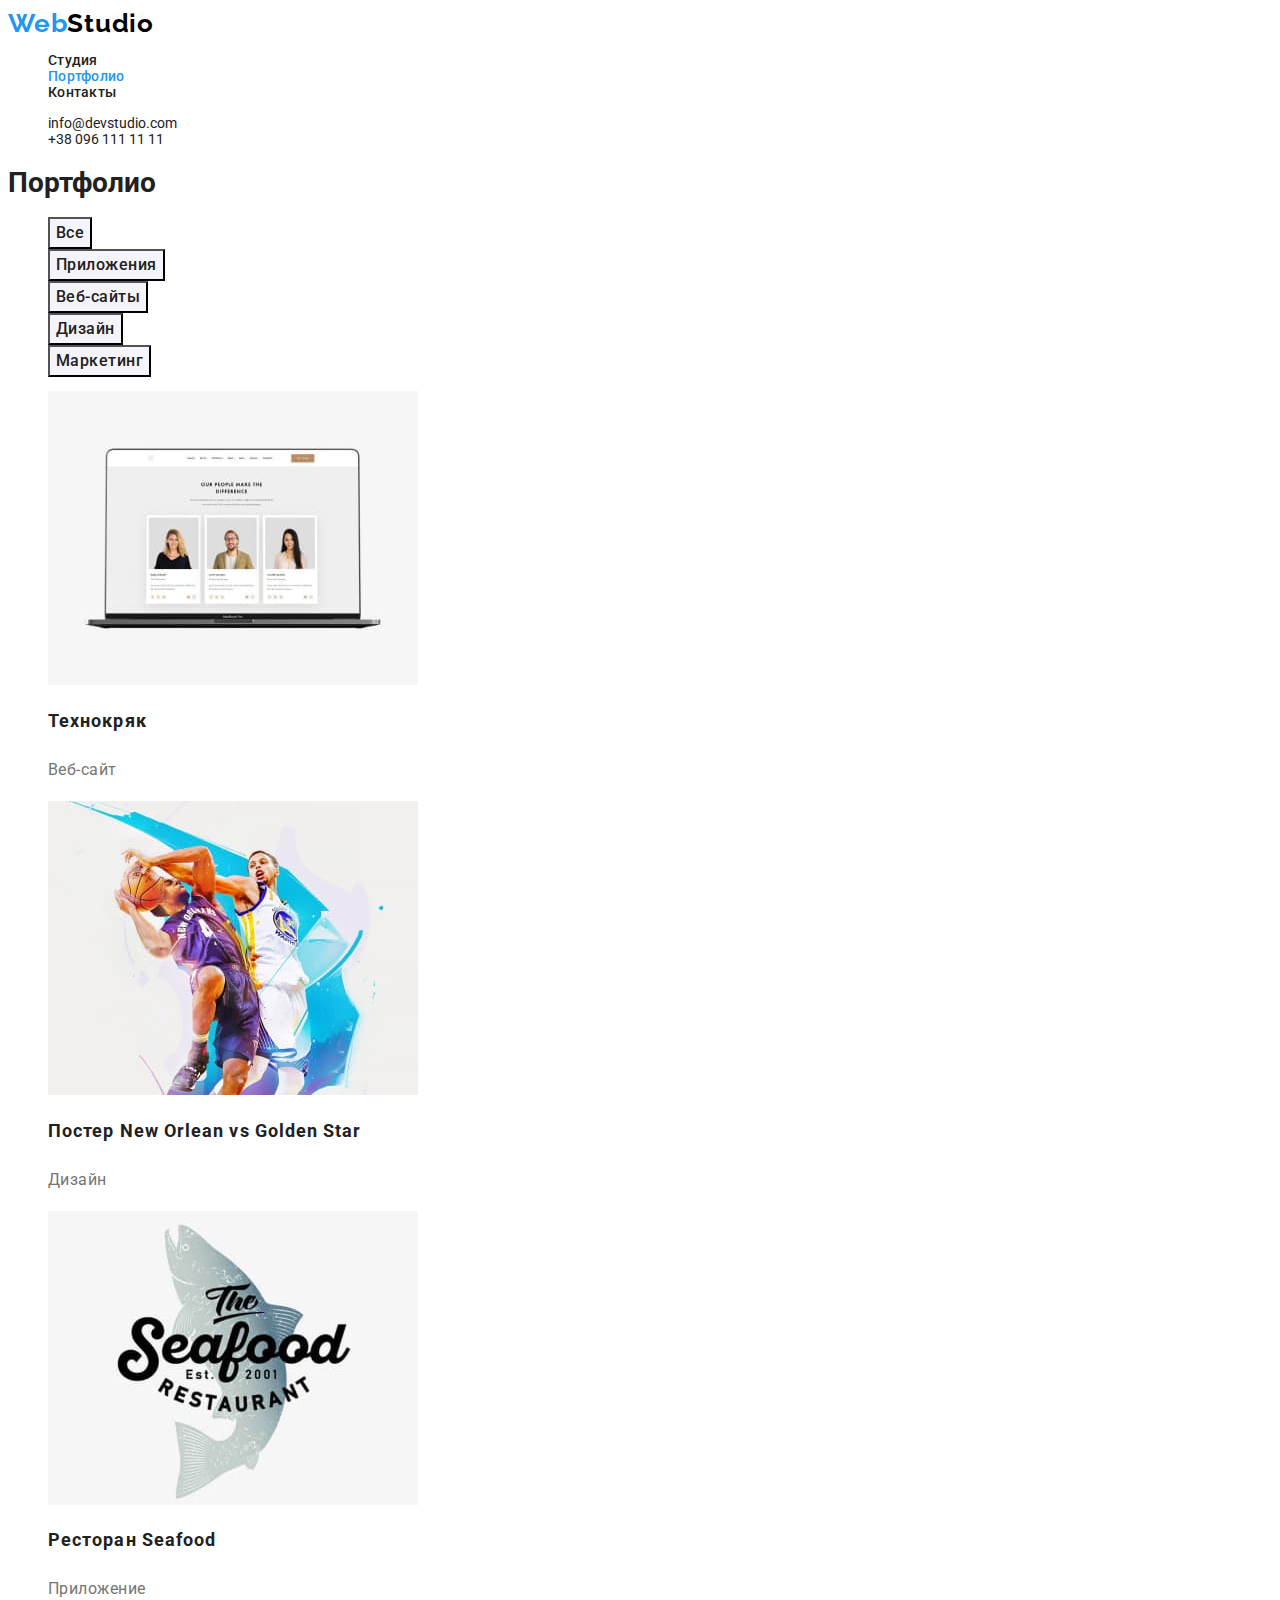
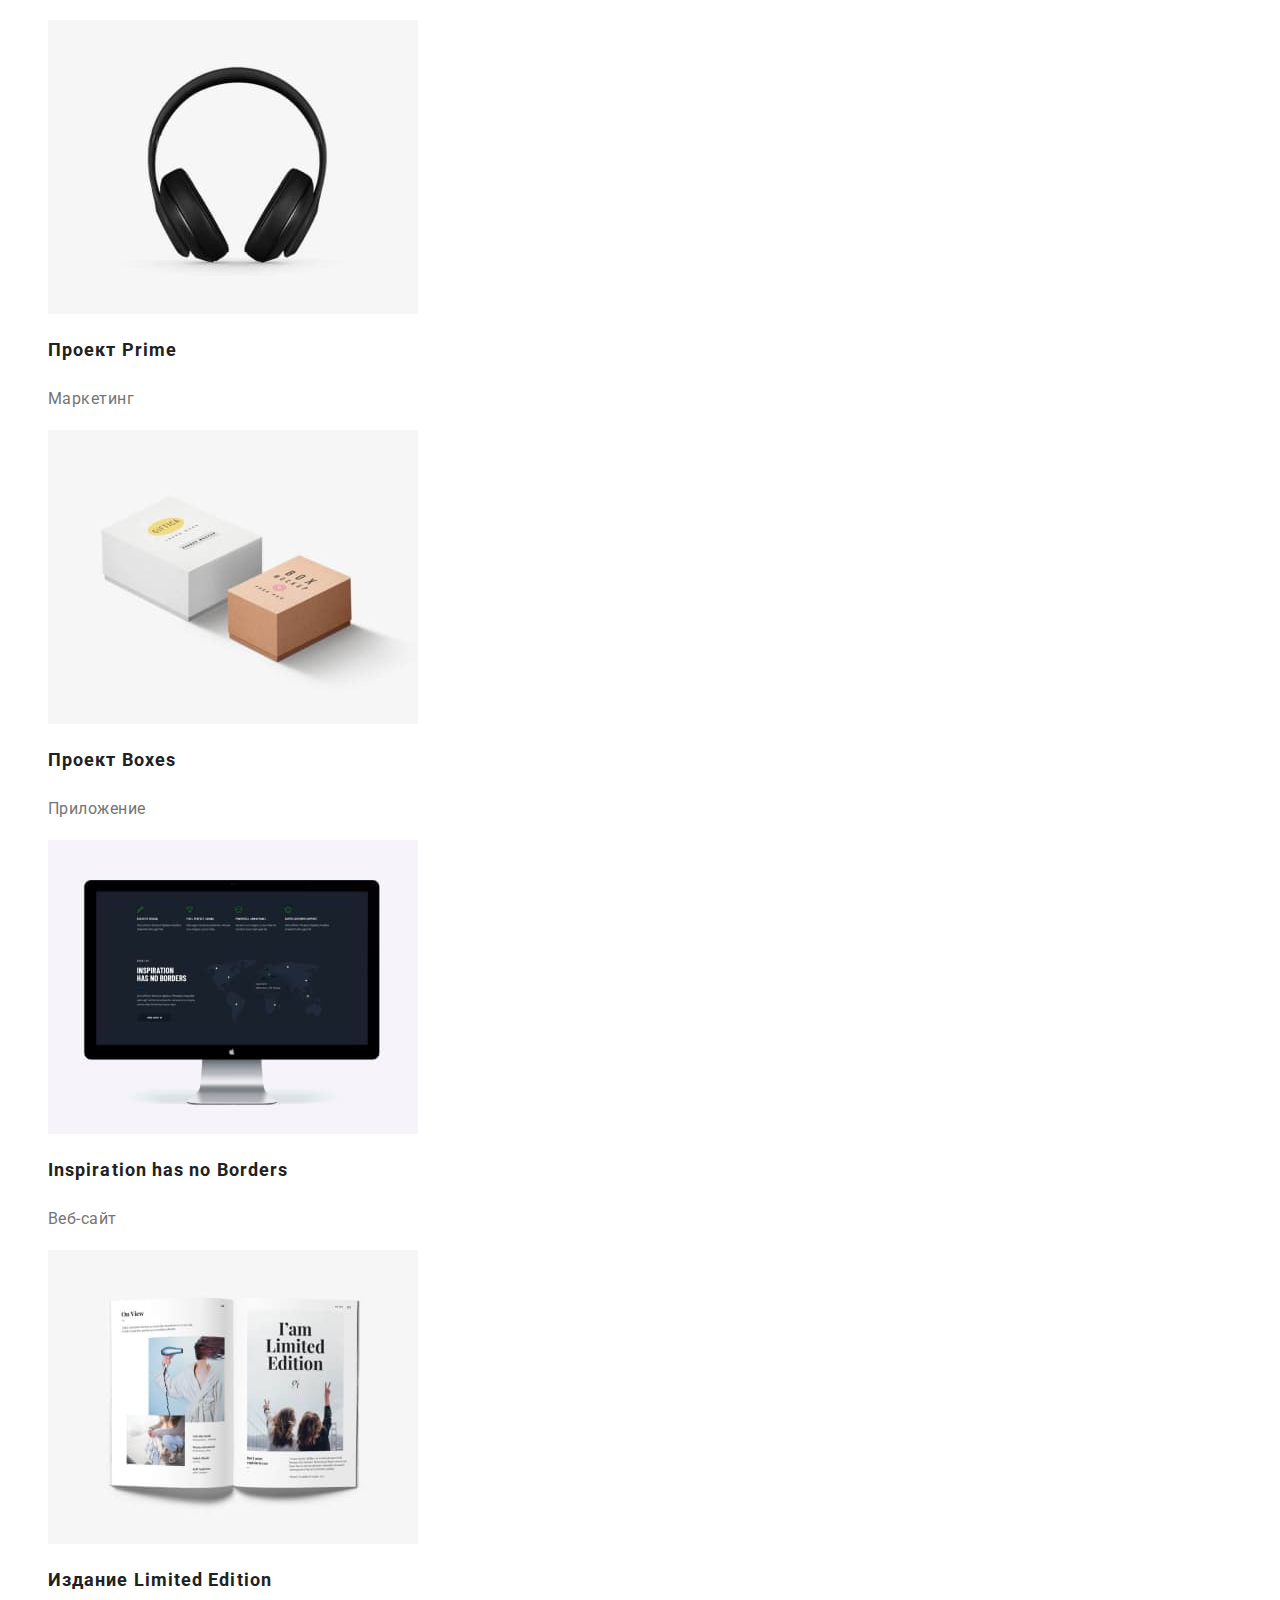
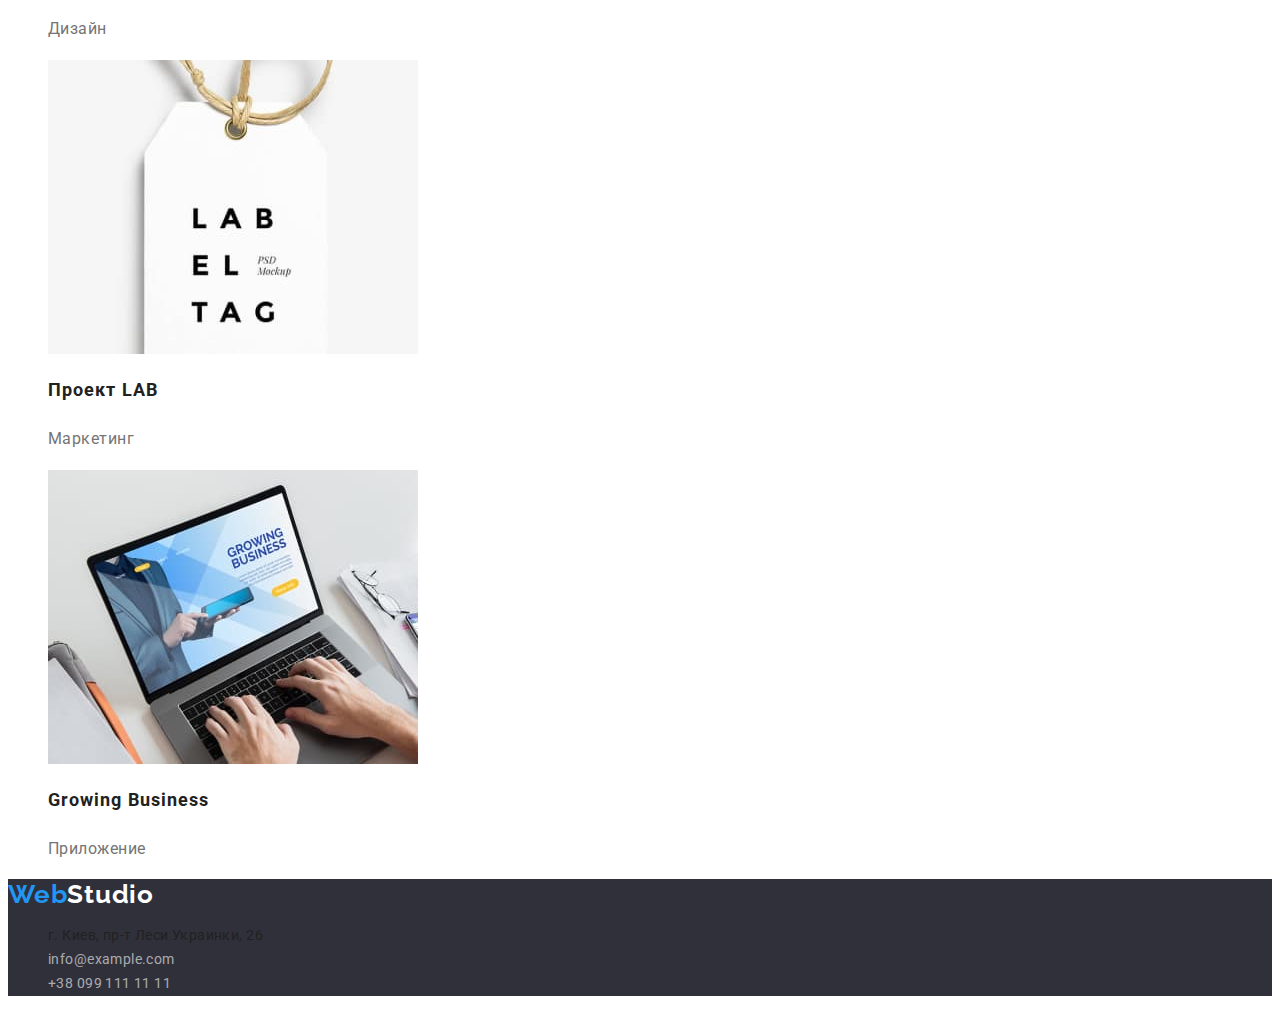
==== pages/portfolio.html @ 8a62e057 "Copy files" ====
<!DOCTYPE html>
<html lang="en">
  <head>
    <meta charset="UTF-8" />
    <meta http-equiv="X-UA-Compatible" content="IE=edge" />
    <meta name="viewport" content="width=device-width, initial-scale=1.0" />
    <title>Портфолио</title>
    <link rel="preconnect" href="https://fonts.gstatic.com" />
    <link
      href="https://fonts.googleapis.com/css2?family=Raleway:wght@700&family=Roboto:wght@400;500;700;900&display=swap"
      rel="stylesheet"
    />
    <link rel="stylesheet" href="../css/style.css" />
  </head>
  <body>
    <!-- Шапка сайта -->

    <header>
      <nav>
        <!-- Лого -->

        <a href="../index.html" class="logo">
          <span class="accent">Web</span>Studio</a
        >
        <ul class="nav list">
          <li><a href="../index.html" class="link">Студия</a></li>
          <li>
            <a href="../pages/portfolio.html" class="link"
              ><span class="accent">Портфолио</span></a
            >
          </li>
          <li><a href="" class="link">Контакты</a></li>
        </ul>
      </nav>
      <ul class="contacts list">
        <li>
          <a href="mailto:info@devstudio.com" class="link"
            >info@devstudio.com</a
          >
        </li>
        <li><a href="tel:+380961111111" class="link">+38 096 111 11 11</a></li>
      </ul>
    </header>

    <main>
      <section>
        <h1>Портфолио</h1>
        <ul class="list">
          <li><button type="button" class="filter-btn">Все</button></li>
          <li>
            <button type="button" class="filter-btn">Приложения</button>
          </li>
          <li>
            <button type="button" class="filter-btn">Веб-сайты</button>
          </li>
          <li><button type="button" class="filter-btn">Дизайн</button></li>
          <li>
            <button type="button" class="filter-btn">Маркетинг</button>
          </li>
        </ul>

        <ul class="list">
          <li>
            <img src="../images/img33.jpg" alt="Веб-сайт" width: 370px; />
            <h2 class="brand-title">Технокряк</h2>
            <p class="position filter">Веб-сайт</p>
          </li>
          <li>
            <img src="../images/img4.jpg" alt="Постер" width: 370px;/>
            <h2 class="brand-title">Постер New Orlean vs Golden Star</h2>
            <p class="position filter">Дизайн</p>
          </li>
          <li>
            <img src="../images/img5.jpg" alt="Лого ресторана"width: 370px; />
            <h2 class="brand-title">Ресторан Seafood</h2>
            <p class="position filter">Приложение</p>
          </li>
          <li>
            <img src="../images/img6.jpg" alt="Наушники" width: 370px;/>
            <h2 class="brand-title">Проект Prime</h2>
            <p class="position filter">Маркетинг</p>
          </li>
          <li>
            <img src="../images/img7.jpg" alt="Коробки" width: 370px;/>
            <h2 class="brand-title">Проект Boxes</h2>
            <p class="position filter">Приложение</p>
          </li>
          <li>
            <img src="../images/img8.jpg" alt="Веб-сайт" width: 370px;/>
            <h2 class="brand-title">Inspiration has no Borders</h2>
            <p class="position filter">Веб-сайт</p>
          </li>
          <li>
            <img src="../images/img9.jpg" alt="Книга" width: 370px;/>
            <h2 class="brand-title">Издание Limited Edition</h2>
            <p class="position filter">Дизайн</p>
          </li>
          <li>
            <img src="../images/img10.jpg" alt="Бирка" width: 370px;/>
            <h2 class="brand-title">Проект LAB</h2>
            <p class="position filter">Маркетинг</p>
          </li>
          <li>
            <img src="../images/img11.jpg" alt="Приложение" width: 370px;/>
            <h2 class="brand-title">Growing Business</h2>
            <p class="position filter">Приложение</p>
          </li>
        </ul>
      </section>
    </main>

    <footer>
      <div class="dark-bgr">
        <a href="../index.html" class="logo footer-logo">
          <span class="accent">Web</span>Studio</a
        >
        <address class="address">
          <ul class="list">
            <li>
              <a
                href="https://goo.gl/maps/Tqcn4PF3FHRy9P8z9"
                rel="nofollow noopener"
                target="_blank"
                class="link"
                >г. Киев, пр-т Леси Украинки, 26</a
              >
            </li>
            <li>
              <a href="mailto:info@example.com" class="link contacts-footer"
                >info@example.com</a
              >
            </li>
            <li>
              <a href="tel:+380991111111" class="link contacts-footer"
                >+38 099 111 11 11</a
              >
            </li>
          </ul>
        </address>
      </div>
    </footer>
  </body>
</html>
---- css/style.css ----
/* Переменные */
:root {
  --main-text-clr: #212121;
  --alt-text-clr: #757575;
  --accent-clr: #2196f3;
  --white-text: #ffffff;
  --black-text: #000000;
  --address-clr: rgba(255, 255, 255, 0.6);

  --main-bgr: #ffffff;
  --dark-bgr: #2f303a;
  --alt-bgr: #f5f4fa;

  --main-font: 'Roboto', sans-serif;
  --logo-font: 'Raleway', sans-serif;
}

body {
  color: var(--main-text-clr);
  background-color: var(--main-bgr);
  font-family: var(--main-font);
  font-size: 14px;
}

.link {
  color: var(--main-text-clr);
  text-decoration: none;
}
.link:hover,
.link:focus {
  color: var(--accent-clr);
}
.list {
  list-style: none;
}

/* Лого */

.logo {
  color: var(--black-text);
  font-family: Raleway;
  font-weight: 700;
  font-size: 26px;
  line-height: 1.19;
  letter-spacing: 0.03em;
  text-decoration: none;
}
.footer-logo {
  color: var(--white-text);
}
.accent {
  color: var(--accent-clr);
}

/* Навигация */
.nav {
  font-weight: 500;
  font-size: 14px;
  line-height: 1.14;
  letter-spacing: 0.02em;
}
/* Контакты header/footer */

.contacts {
  color: var(--alt-text-clr);
}
.contacts-footer {
  color: var(--address-clr);
}

/* Главный заголовок */

.page-title {
  color: var(--white-text);
  font-weight: 900;
  font-size: 44px;
  line-height: 1.36;
  text-align: center;
  letter-spacing: 0.06em;
  text-transform: uppercase;
}

/* Кнопка */

.btn {
  font-family: inherit;
  font-weight: 700;
  font-size: 16px;
  line-height: 1.87;
  letter-spacing: 0.06em;
  color: var(--white-text);
  background-color: var(--accent-clr);
  cursor: pointer;
}
.btn:hover,
.btn:focus {
  /* В макете не указано */
}

/* Заголовки секций */
.section-title {
  font-size: 36px;
  line-height: 1.16;
  text-align: center;
  letter-spacing: 0.03em;
}

/* Особенности */

.feature-title {
  font-size: 14px;
  line-height: 1.14;
  letter-spacing: 0.03em;
  text-transform: uppercase;
}
.feature-text {
  line-height: 1.71;
  letter-spacing: 0.03em;
  color: var(--alt-text-clr);
  width: 270px;
}

/* Команда */

.name {
  font-weight: 500;
  font-size: 16px;
  line-height: 1.19;
  letter-spacing: 0.03em;
}
.position {
  font-size: 16px;
  font-weight: 400;
  letter-spacing: 0.03em;
  color: var(--alt-text-clr);
}

/* Подвал */

.address {
  font-style: normal;
  line-height: 1.71;
  letter-spacing: 0.03em;
  color: var(--white-text);
}

/* Фоны */

.dark-bgr {
  background-color: var(--dark-bgr);
}
.alt-bgr {
  background-color: var(--alt-bgr);
}

/* Portfolio страница */

.filter-btn {
  color: var(--main-text-clr);
  background-color: var(--alt-bgr);
  font-family: inherit;
  font-weight: 500;
  font-size: 16px;
  line-height: 1.62;
  letter-spacing: 0.03em;
  cursor: pointer;
}
.filter-btn:hover,
.filter-btn:focus {
  color: var(--white-text);
  background-color: var(--accent-clr);
}
.brand-title {
  font-size: 18px;
  line-height: 2;
  letter-spacing: 0.06em;
}
.filter {
  line-height: 1.87;
}
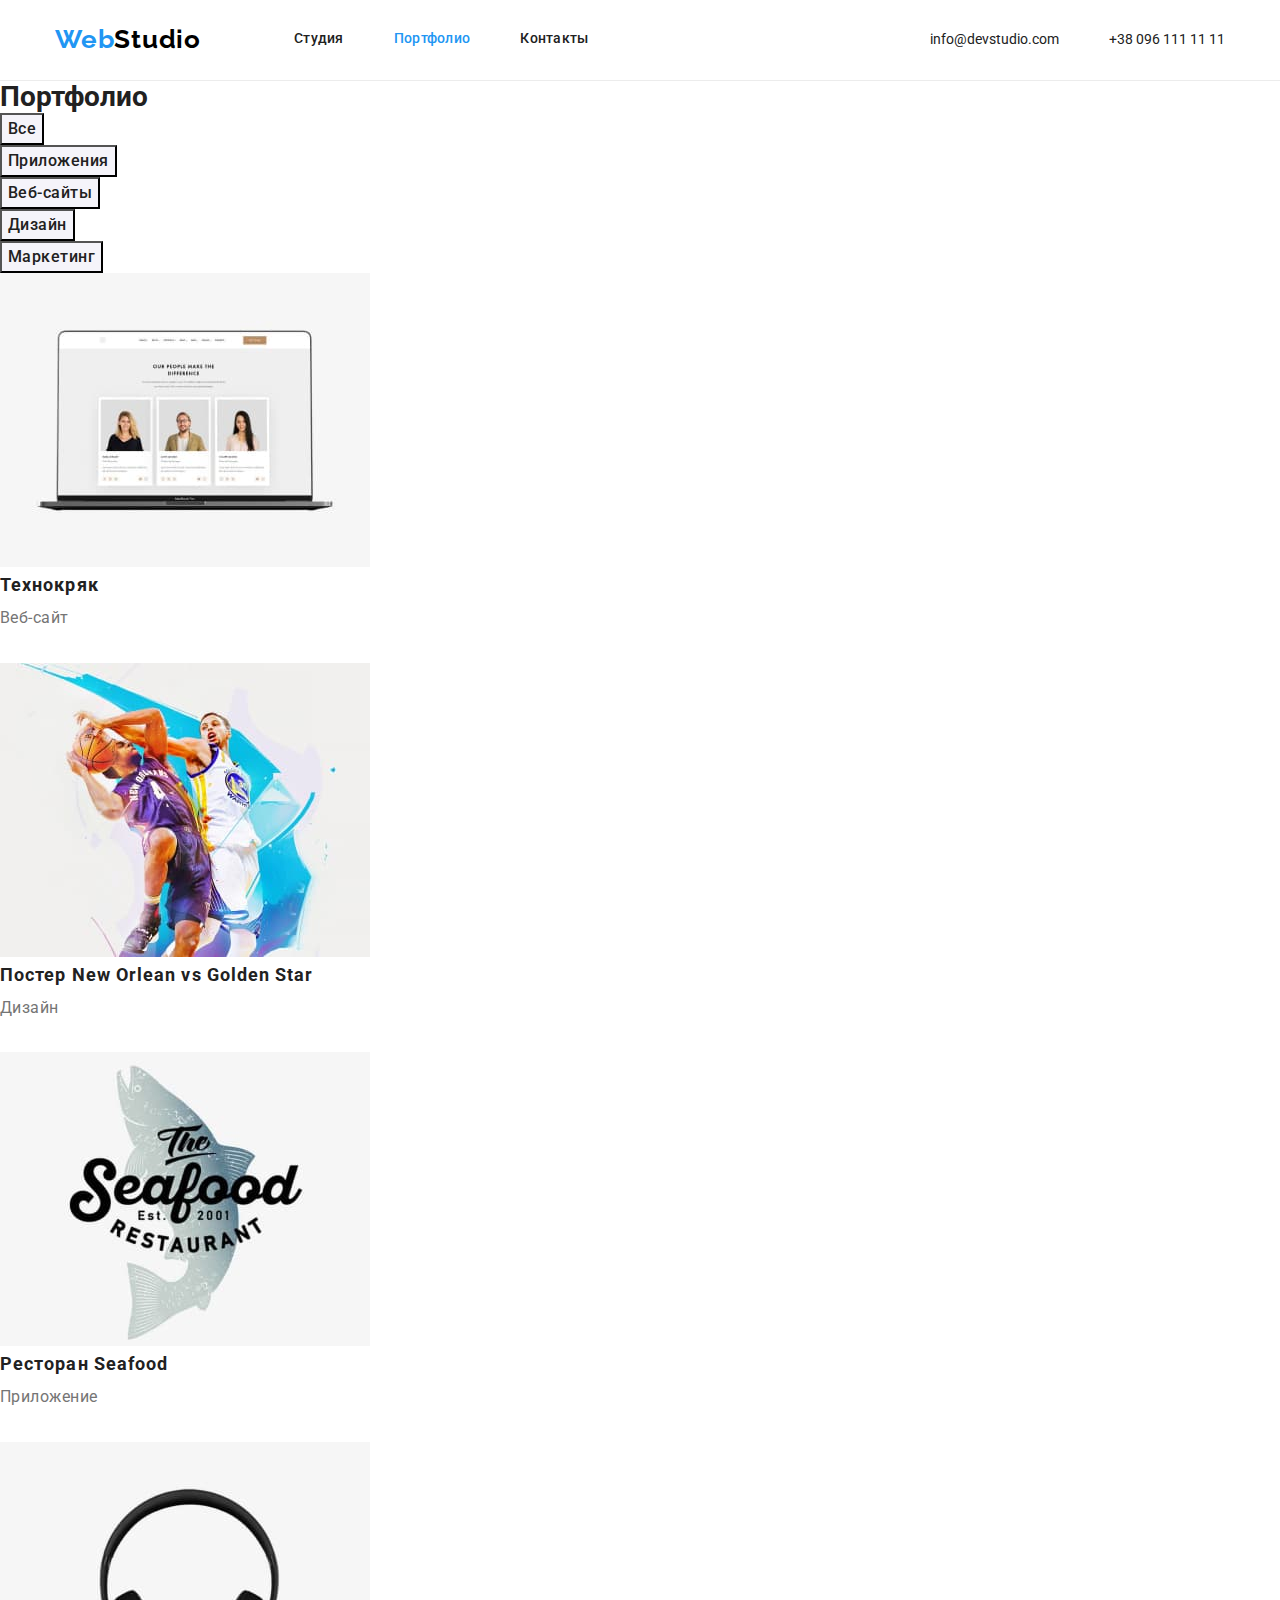
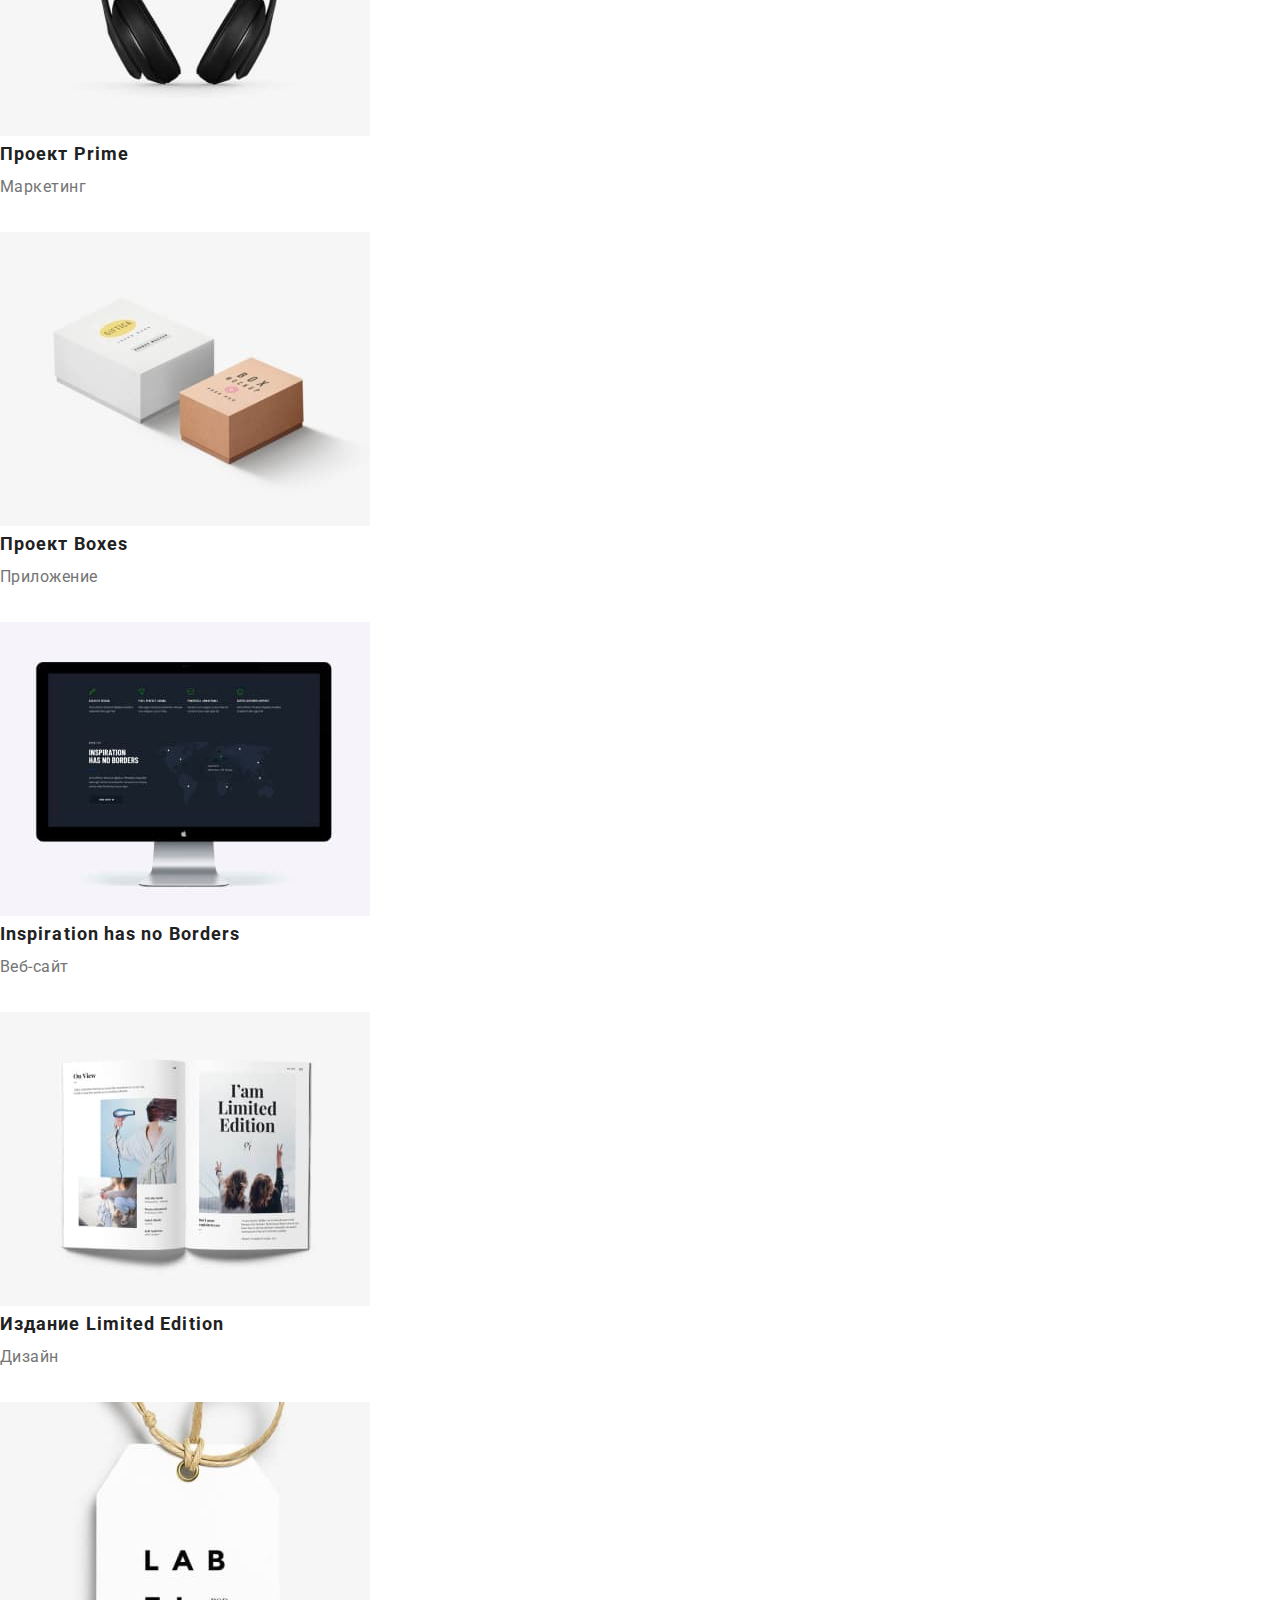
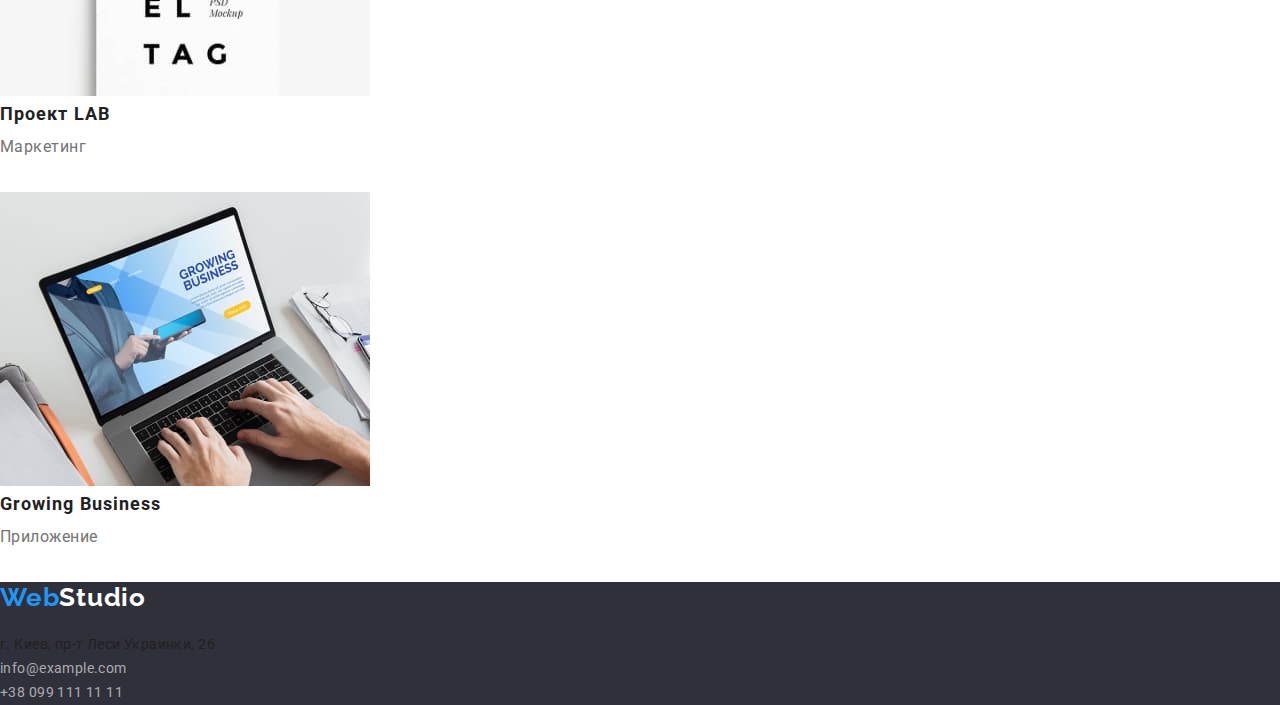
==== commit eabec764: "Позиционирование index.html" ====
--- a/pages/portfolio.html
+++ b/pages/portfolio.html
@@ -10,36 +10,49 @@
       href="https://fonts.googleapis.com/css2?family=Raleway:wght@700&family=Roboto:wght@400;500;700;900&display=swap"
       rel="stylesheet"
     />
+    <link
+      rel="stylesheet"
+      href="https://cdnjs.cloudflare.com/ajax/libs/modern-normalize/1.0.0/modern-normalize.min.css"
+    />
     <link rel="stylesheet" href="../css/style.css" />
   </head>
   <body>
     <!-- Шапка сайта -->
 
-    <header>
-      <nav>
-        <!-- Лого -->
+    <header class="page-header">
+      <!--  Навигация -->
 
-        <a href="../index.html" class="logo">
-          <span class="accent">Web</span>Studio</a
-        >
-        <ul class="nav list">
-          <li><a href="../index.html" class="link">Студия</a></li>
+      <div class="container">
+        <nav class="nav">
+          <a href="../index.html" class="logo">
+            <span class="accent">Web</span>Studio</a
+          >
+          <ul class="menu list">
+            <li class="menu-item">
+              <a href="../index.html" class="link"><span>Студия</span></a>
+            </li>
+            <li class="menu-item">
+              <a href="../pages/portfolio.html" class="link"
+                ><span class="accent">Портфолио</span></a
+              >
+            </li>
+            <li class="menu-item"><a href="" class="link">Контакты</a></li>
+          </ul>
+        </nav>
+
+        <!-- Контакты header -->
+
+        <ul class="contacts list">
           <li>
-            <a href="../pages/portfolio.html" class="link"
-              ><span class="accent">Портфолио</span></a
+            <a href="mailto:info@devstudio.com" class="link mail"
+              >info@devstudio.com</a
             >
           </li>
-          <li><a href="" class="link">Контакты</a></li>
+          <li>
+            <a href="tel:+380961111111" class="link">+38 096 111 11 11</a>
+          </li>
         </ul>
-      </nav>
-      <ul class="contacts list">
-        <li>
-          <a href="mailto:info@devstudio.com" class="link"
-            >info@devstudio.com</a
-          >
-        </li>
-        <li><a href="tel:+380961111111" class="link">+38 096 111 11 11</a></li>
-      </ul>
+      </div>
     </header>
 
     <main>
--- a/css/style.css
+++ b/css/style.css
@@ -10,9 +10,10 @@
   --main-bgr: #ffffff;
   --dark-bgr: #2f303a;
   --alt-bgr: #f5f4fa;
-
-  --main-font: 'Roboto', sans-serif;
-  --logo-font: 'Raleway', sans-serif;
+  --header-border-clr: #ececec;
+
+  --main-font: "Roboto", sans-serif;
+  --logo-font: "Raleway", sans-serif;
 }
 
 body {
@@ -21,6 +22,45 @@
   font-family: var(--main-font);
   font-size: 14px;
 }
+img {
+  display: block;
+}
+
+h1,
+h2,
+h3,
+p {
+  margin-top: 0;
+  margin-bottom: 0;
+}
+
+/* Фоны */
+
+.dark-bgr {
+  background-color: var(--dark-bgr);
+}
+.alt-bgr {
+  background-color: var(--alt-bgr);
+}
+
+.visually-hidden {
+  position: absolute !important;
+  clip: rect(1px 1px 1px 1px);
+  clip: rect(1px, 1px, 1px, 1px);
+  padding: 0 !important;
+  border: 0 !important;
+  height: 1px !important;
+  width: 1px !important;
+  overflow: hidden;
+}
+
+.container {
+  width: 1200px;
+  padding-left: 15px;
+  padding-right: 15px;
+  margin-left: auto;
+  margin-right: auto;
+}
 
 .link {
   color: var(--main-text-clr);
@@ -31,12 +71,15 @@
   color: var(--accent-clr);
 }
 .list {
+  margin: 0;
+  padding-left: 0;
   list-style: none;
 }
 
 /* Лого */
 
 .logo {
+  margin-right: 93px;
   color: var(--black-text);
   font-family: Raleway;
   font-weight: 700;
@@ -45,32 +88,64 @@
   letter-spacing: 0.03em;
   text-decoration: none;
 }
-.footer-logo {
-  color: var(--white-text);
-}
 .accent {
   color: var(--accent-clr);
 }
 
-/* Навигация */
+/*  Меню - Навигации */
+
 .nav {
+  display: flex;
+  align-items: center;
+}
+.menu {
+  display: inline-flex;
   font-weight: 500;
   font-size: 14px;
   line-height: 1.14;
   letter-spacing: 0.02em;
 }
-/* Контакты header/footer */
+.menu-item:not(:last-child) {
+  margin-right: 50px;
+}
+
+/* Header */
+
+.container.contacts-list {
+  display: flex;
+}
+
+.page-header {
+  padding-top: 24px;
+  padding-bottom: 25px;
+  border-bottom: 1px solid var(--header-border-clr);
+}
+
+.page-header .container {
+  justify-content: space-between;
+  display: flex;
+}
+.page-header .mail {
+  margin-right: 50px;
+}
 
 .contacts {
+  display: flex;
+  align-items: center;
   color: var(--alt-text-clr);
 }
-.contacts-footer {
-  color: var(--address-clr);
+
+/* Секция Hero */
+
+.hero {
+  padding: 200px 0;
+  text-align: center;
 }
 
 /* Главный заголовок */
 
 .page-title {
+  margin-bottom: 30px;
   color: var(--white-text);
   font-weight: 900;
   font-size: 44px;
@@ -83,6 +158,9 @@
 /* Кнопка */
 
 .btn {
+  padding: 10px 32px;
+  border: 1px solid transparent;
+  border-radius: 4px;
   font-family: inherit;
   font-weight: 700;
   font-size: 16px;
@@ -98,7 +176,9 @@
 }
 
 /* Заголовки секций */
+
 .section-title {
+  margin-bottom: 50px;
   font-size: 36px;
   line-height: 1.16;
   text-align: center;
@@ -107,50 +187,101 @@
 
 /* Особенности */
 
+.feature-section {
+  padding-top: 94px;
+}
+
+.feature-list {
+  display: flex;
+}
+.feature-item:not(:last-child) {
+  margin-right: 30px;
+}
+
 .feature-title {
+  margin-bottom: 10px;
   font-size: 14px;
   line-height: 1.14;
   letter-spacing: 0.03em;
   text-transform: uppercase;
 }
 .feature-text {
+  width: 270px;
   line-height: 1.71;
   letter-spacing: 0.03em;
   color: var(--alt-text-clr);
-  width: 270px;
+}
+
+/* Чем мы занимаемся */
+
+.section {
+  padding: 94px 0;
+}
+.card-set {
+  display: flex;
+  flex-wrap: wrap;
+  margin-right: -30px;
+  margin-top: -30px;
+}
+.item {
+  margin-right: 30px;
+  margin-top: 30px;
 }
 
 /* Команда */
 
+.team-item {
+  background: #ffffff;
+  box-shadow: 0px 1px 3px rgba(0, 0, 0, 0.12), 0px 1px 1px rgba(0, 0, 0, 0.14),
+    0px 2px 1px rgba(0, 0, 0, 0.2);
+  border-radius: 0px 0px 4px 4px;
+  flex-basis: calc((100% - 4 * 30px) / 4);
+  text-align: center;
+}
+
 .name {
+  margin-bottom: 10px;
   font-weight: 500;
   font-size: 16px;
   line-height: 1.19;
   letter-spacing: 0.03em;
 }
 .position {
+  padding-bottom: 30px;
+  margin-bottom: 0;
   font-size: 16px;
   font-weight: 400;
   letter-spacing: 0.03em;
   color: var(--alt-text-clr);
 }
+.img {
+  margin-bottom: 30px;
+}
 
 /* Подвал */
 
+.footer {
+  padding: 60px 0;
+}
+
+.footer-logo {
+  margin-right: 0;
+  color: var(--white-text);
+}
 .address {
+  margin-top: 20px;
   font-style: normal;
   line-height: 1.71;
   letter-spacing: 0.03em;
   color: var(--white-text);
 }
 
-/* Фоны */
-
-.dark-bgr {
-  background-color: var(--dark-bgr);
-}
-.alt-bgr {
-  background-color: var(--alt-bgr);
+.address-item:not(:last-child) {
+  margin-bottom: 9px;
+}
+
+.contacts-footer {
+  color: var(--address-clr);
 }
 
 /* Portfolio страница */
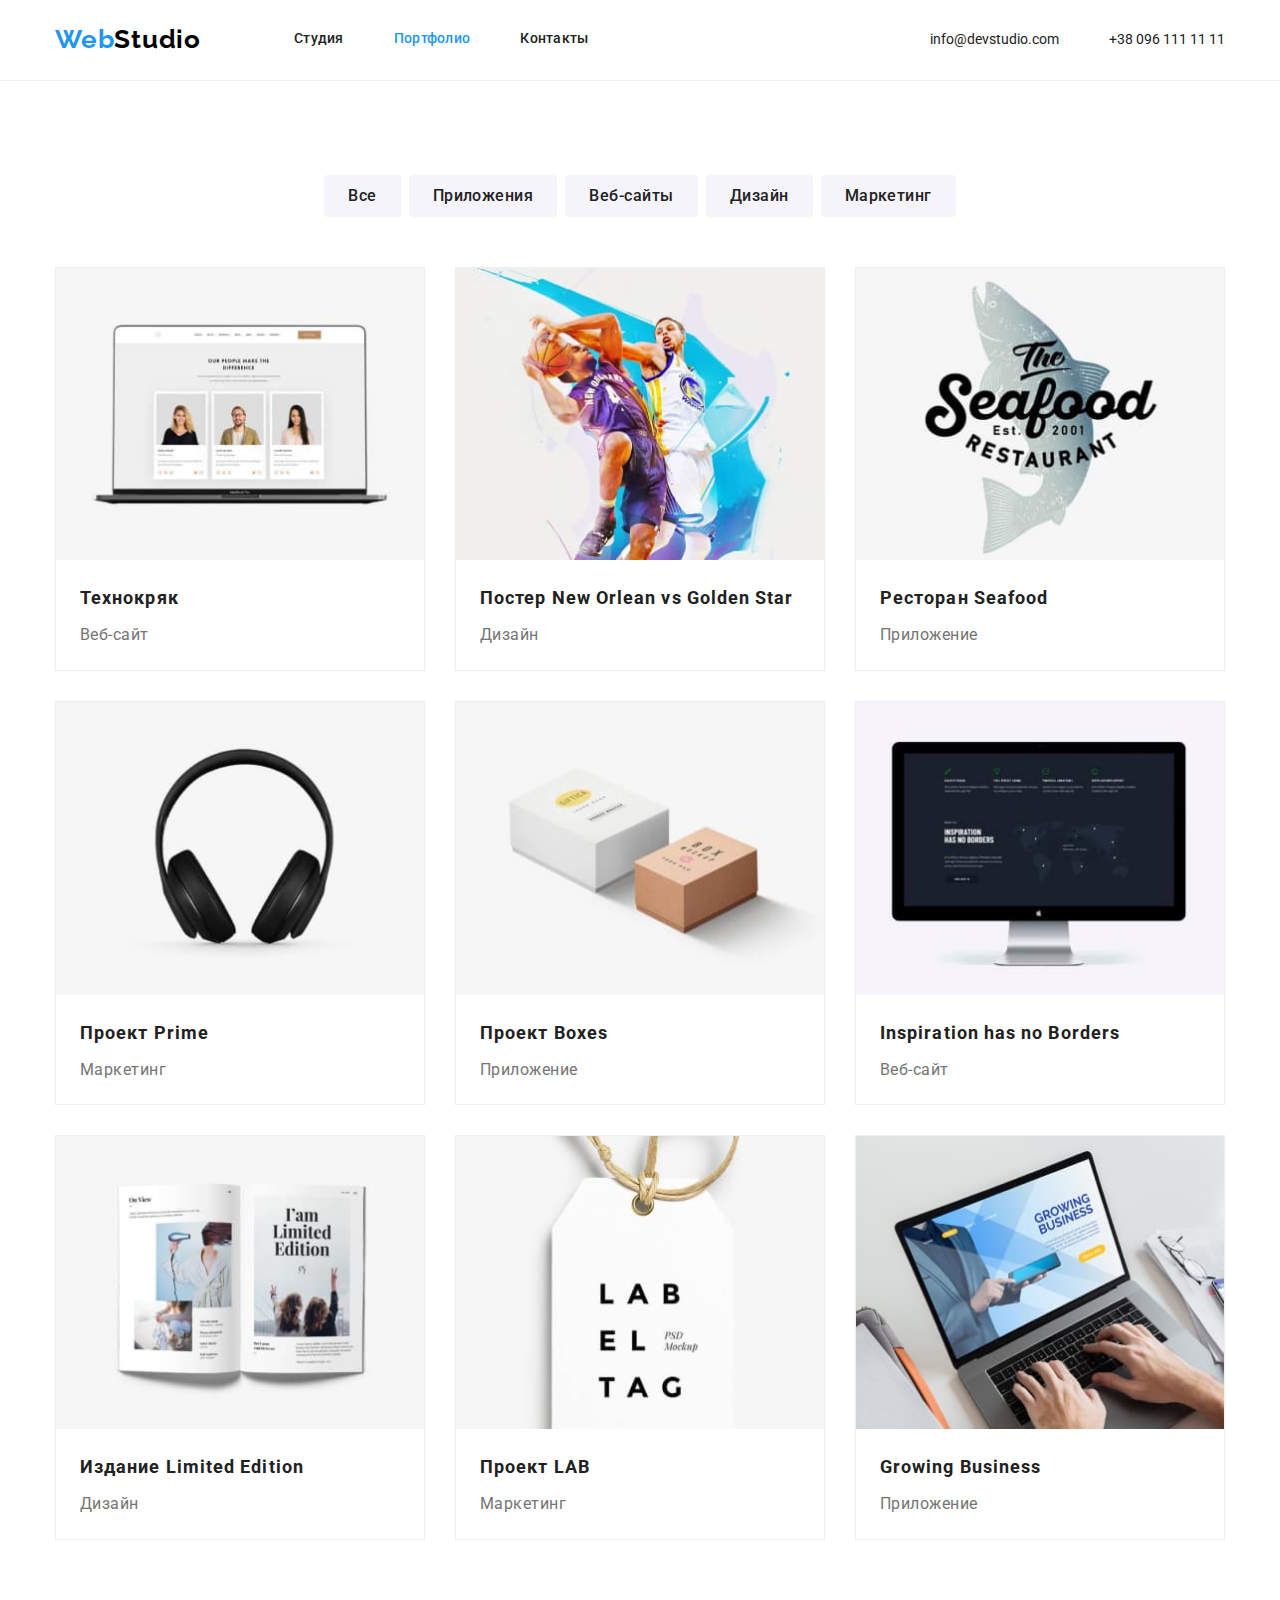
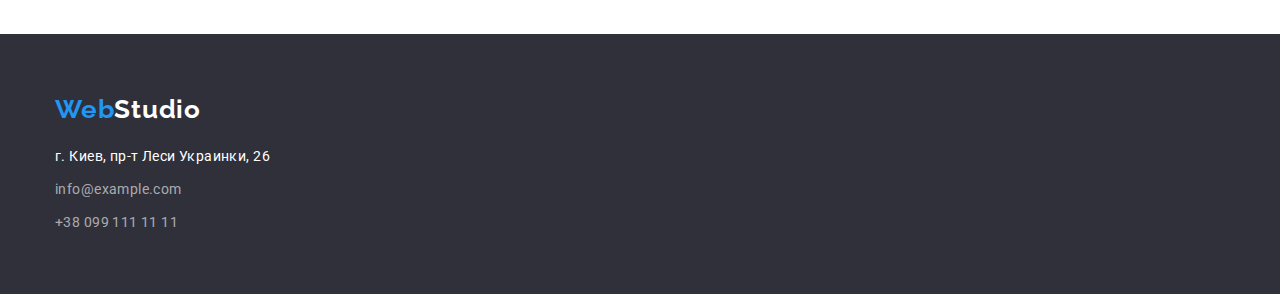
==== commit 1fda7ff7: "final position" ====
--- a/pages/portfolio.html
+++ b/pages/portfolio.html
@@ -56,94 +56,128 @@
     </header>
 
     <main>
-      <section>
-        <h1>Портфолио</h1>
-        <ul class="list">
-          <li><button type="button" class="filter-btn">Все</button></li>
-          <li>
-            <button type="button" class="filter-btn">Приложения</button>
-          </li>
-          <li>
-            <button type="button" class="filter-btn">Веб-сайты</button>
-          </li>
-          <li><button type="button" class="filter-btn">Дизайн</button></li>
-          <li>
-            <button type="button" class="filter-btn">Маркетинг</button>
-          </li>
-        </ul>
-
-        <ul class="list">
-          <li>
-            <img src="../images/img33.jpg" alt="Веб-сайт" width: 370px; />
-            <h2 class="brand-title">Технокряк</h2>
-            <p class="position filter">Веб-сайт</p>
-          </li>
-          <li>
-            <img src="../images/img4.jpg" alt="Постер" width: 370px;/>
-            <h2 class="brand-title">Постер New Orlean vs Golden Star</h2>
-            <p class="position filter">Дизайн</p>
-          </li>
-          <li>
-            <img src="../images/img5.jpg" alt="Лого ресторана"width: 370px; />
-            <h2 class="brand-title">Ресторан Seafood</h2>
-            <p class="position filter">Приложение</p>
-          </li>
-          <li>
-            <img src="../images/img6.jpg" alt="Наушники" width: 370px;/>
-            <h2 class="brand-title">Проект Prime</h2>
-            <p class="position filter">Маркетинг</p>
-          </li>
-          <li>
-            <img src="../images/img7.jpg" alt="Коробки" width: 370px;/>
-            <h2 class="brand-title">Проект Boxes</h2>
-            <p class="position filter">Приложение</p>
-          </li>
-          <li>
-            <img src="../images/img8.jpg" alt="Веб-сайт" width: 370px;/>
-            <h2 class="brand-title">Inspiration has no Borders</h2>
-            <p class="position filter">Веб-сайт</p>
-          </li>
-          <li>
-            <img src="../images/img9.jpg" alt="Книга" width: 370px;/>
-            <h2 class="brand-title">Издание Limited Edition</h2>
-            <p class="position filter">Дизайн</p>
-          </li>
-          <li>
-            <img src="../images/img10.jpg" alt="Бирка" width: 370px;/>
-            <h2 class="brand-title">Проект LAB</h2>
-            <p class="position filter">Маркетинг</p>
-          </li>
-          <li>
-            <img src="../images/img11.jpg" alt="Приложение" width: 370px;/>
-            <h2 class="brand-title">Growing Business</h2>
-            <p class="position filter">Приложение</p>
-          </li>
-        </ul>
+      <section class="section">
+        <div class="container">
+          <h1 class="visually-hidden">Портфолио</h1>
+          <ul class="filter-list list">
+            <li class="filter-item">
+              <button type="button" class="filter-btn">Все</button>
+            </li>
+            <li class="filter-item">
+              <button type="button" class="filter-btn">Приложения</button>
+            </li>
+            <li class="filter-item">
+              <button type="button" class="filter-btn">Веб-сайты</button>
+            </li>
+            <li class="filter-item">
+              <button type="button" class="filter-btn">Дизайн</button>
+            </li>
+            <li class="filter-item">
+              <button type="button" class="filter-btn">Маркетинг</button>
+            </li>
+          </ul>
+        </div>
+        <div class="container">
+          <ul class="card-set list">
+            <li class="card-item">
+              <img src="../images/img33.jpg" alt="Веб-сайт" width: 370px
+              class="img-item" />
+              <div class="description">
+                <h2 class="brand-title">Технокряк</h2>
+                <p class="type-filter">Веб-сайт</p>
+              </div>
+            </li>
+            <li class="card-item">
+              <img src="../images/img4.jpg" alt="Постер" width: 370px
+              class="img-item"/>
+              <div class="description">
+                <h2 class="brand-title">Постер New Orlean vs Golden Star</h2>
+                <p class="type-filter">Дизайн</p>
+              </div>
+            </li>
+            <li class="card-item">
+              <img src="../images/img5.jpg" alt="Лого ресторана"width: 370px
+              class="img-item" />
+              <div class="description">
+                <h2 class="brand-title">Ресторан Seafood</h2>
+                <p class="type-filter">Приложение</p>
+              </div>
+            </li>
+            <li class="card-item">
+              <img src="../images/img6.jpg" alt="Наушники" width: 370px
+              class="img-item"/>
+              <div class="description">
+                <h2 class="brand-title">Проект Prime</h2>
+                <p class="type-filter">Маркетинг</p>
+              </div>
+            </li>
+            <li class="card-item">
+              <img src="../images/img7.jpg" alt="Коробки" width: 370px
+              class="img-item"/>
+              <div class="description">
+                <h2 class="brand-title">Проект Boxes</h2>
+                <p class="type-filter">Приложение</p>
+              </div>
+            </li>
+            <li class="card-item">
+              <img src="../images/img8.jpg" alt="Веб-сайт" width: 370px
+              class="img-item"/>
+              <div class="description">
+                <h2 class="brand-title">Inspiration has no Borders</h2>
+                <p class="type-filter">Веб-сайт</p>
+              </div>
+            </li>
+            <li class="card-item">
+              <img src="../images/img9.jpg" alt="Книга" width: 370px
+              class="img-item"/>
+              <div class="description">
+                <h2 class="brand-title">Издание Limited Edition</h2>
+                <p class="type-filter">Дизайн</p>
+              </div>
+            </li>
+            <li class="card-item">
+              <img src="../images/img10.jpg" alt="Бирка" width: 370px
+              class="img-item"/>
+              <div class="description">
+                <h2 class="brand-title">Проект LAB</h2>
+                <p class="type-filter">Маркетинг</p>
+              </div>
+            </li>
+            <li class="card-item">
+              <img src="../images/img11.jpg" alt="Приложение" width: 370px
+              class="img-item"/>
+              <div class="description">
+                <h2 class="brand-title">Growing Business</h2>
+                <p class="type-filter">Приложение</p>
+              </div>
+            </li>
+          </ul>
+        </div>
       </section>
     </main>
 
-    <footer>
-      <div class="dark-bgr">
+    <footer class="footer dark-bgr">
+      <div class="container">
         <a href="../index.html" class="logo footer-logo">
           <span class="accent">Web</span>Studio</a
         >
         <address class="address">
           <ul class="list">
-            <li>
+            <li class="address-item">
               <a
                 href="https://goo.gl/maps/Tqcn4PF3FHRy9P8z9"
                 rel="nofollow noopener"
                 target="_blank"
-                class="link"
+                class="link address"
                 >г. Киев, пр-т Леси Украинки, 26</a
               >
             </li>
-            <li>
+            <li class="address-item">
               <a href="mailto:info@example.com" class="link contacts-footer"
                 >info@example.com</a
               >
             </li>
-            <li>
+            <li class="address-item">
               <a href="tel:+380991111111" class="link contacts-footer"
                 >+38 099 111 11 11</a
               >
--- a/css/style.css
+++ b/css/style.css
@@ -24,6 +24,8 @@
 }
 img {
   display: block;
+  max-width: 100%;
+  height: auto;
 }
 
 h1,
@@ -212,11 +214,12 @@
   color: var(--alt-text-clr);
 }
 
-/* Чем мы занимаемся */
-
 .section {
   padding: 94px 0;
 }
+
+/* Чем мы занимаемся */
+
 .card-set {
   display: flex;
   flex-wrap: wrap;
@@ -224,6 +227,7 @@
   margin-top: -30px;
 }
 .item {
+  flex-basis: calc((100% - 3 * 30px) / 3);
   margin-right: 30px;
   margin-top: 30px;
 }
@@ -231,12 +235,12 @@
 /* Команда */
 
 .team-item {
+  flex-basis: calc((100% - 4 * 30px) / 4);
+  text-align: center;
   background: #ffffff;
   box-shadow: 0px 1px 3px rgba(0, 0, 0, 0.12), 0px 1px 1px rgba(0, 0, 0, 0.14),
     0px 2px 1px rgba(0, 0, 0, 0.2);
   border-radius: 0px 0px 4px 4px;
-  flex-basis: calc((100% - 4 * 30px) / 4);
-  text-align: center;
 }
 
 .name {
@@ -285,8 +289,19 @@
 }
 
 /* Portfolio страница */
+.filter-list {
+  display: flex;
+  justify-content: center;
+  margin-bottom: 50px;
+}
+.filter-item:not(:last-child) {
+  margin-right: 8px;
+}
 
 .filter-btn {
+  padding: 6px 22px;
+  border-radius: 4px;
+  border-color: transparent;
   color: var(--main-text-clr);
   background-color: var(--alt-bgr);
   font-family: inherit;
@@ -301,11 +316,31 @@
   color: var(--white-text);
   background-color: var(--accent-clr);
 }
+
+.card-item {
+  flex-basis: calc((100% - 3 * 30px) / 3);
+  margin-right: 30px;
+  margin-top: 30px;
+  background: var(--white-text);
+  border: 1px solid #eeeeee;
+}
+.img-item {
+  margin-bottom: 20px;
+}
+.description {
+  padding: 0px 24px 20px;
+}
+
 .brand-title {
   font-size: 18px;
   line-height: 2;
   letter-spacing: 0.06em;
-}
-.filter {
+  margin-bottom: 4px;
+}
+.type-filter {
   line-height: 1.87;
-}
+  font-size: 16px;
+  font-weight: 400;
+  letter-spacing: 0.03em;
+  color: var(--alt-text-clr);
+}
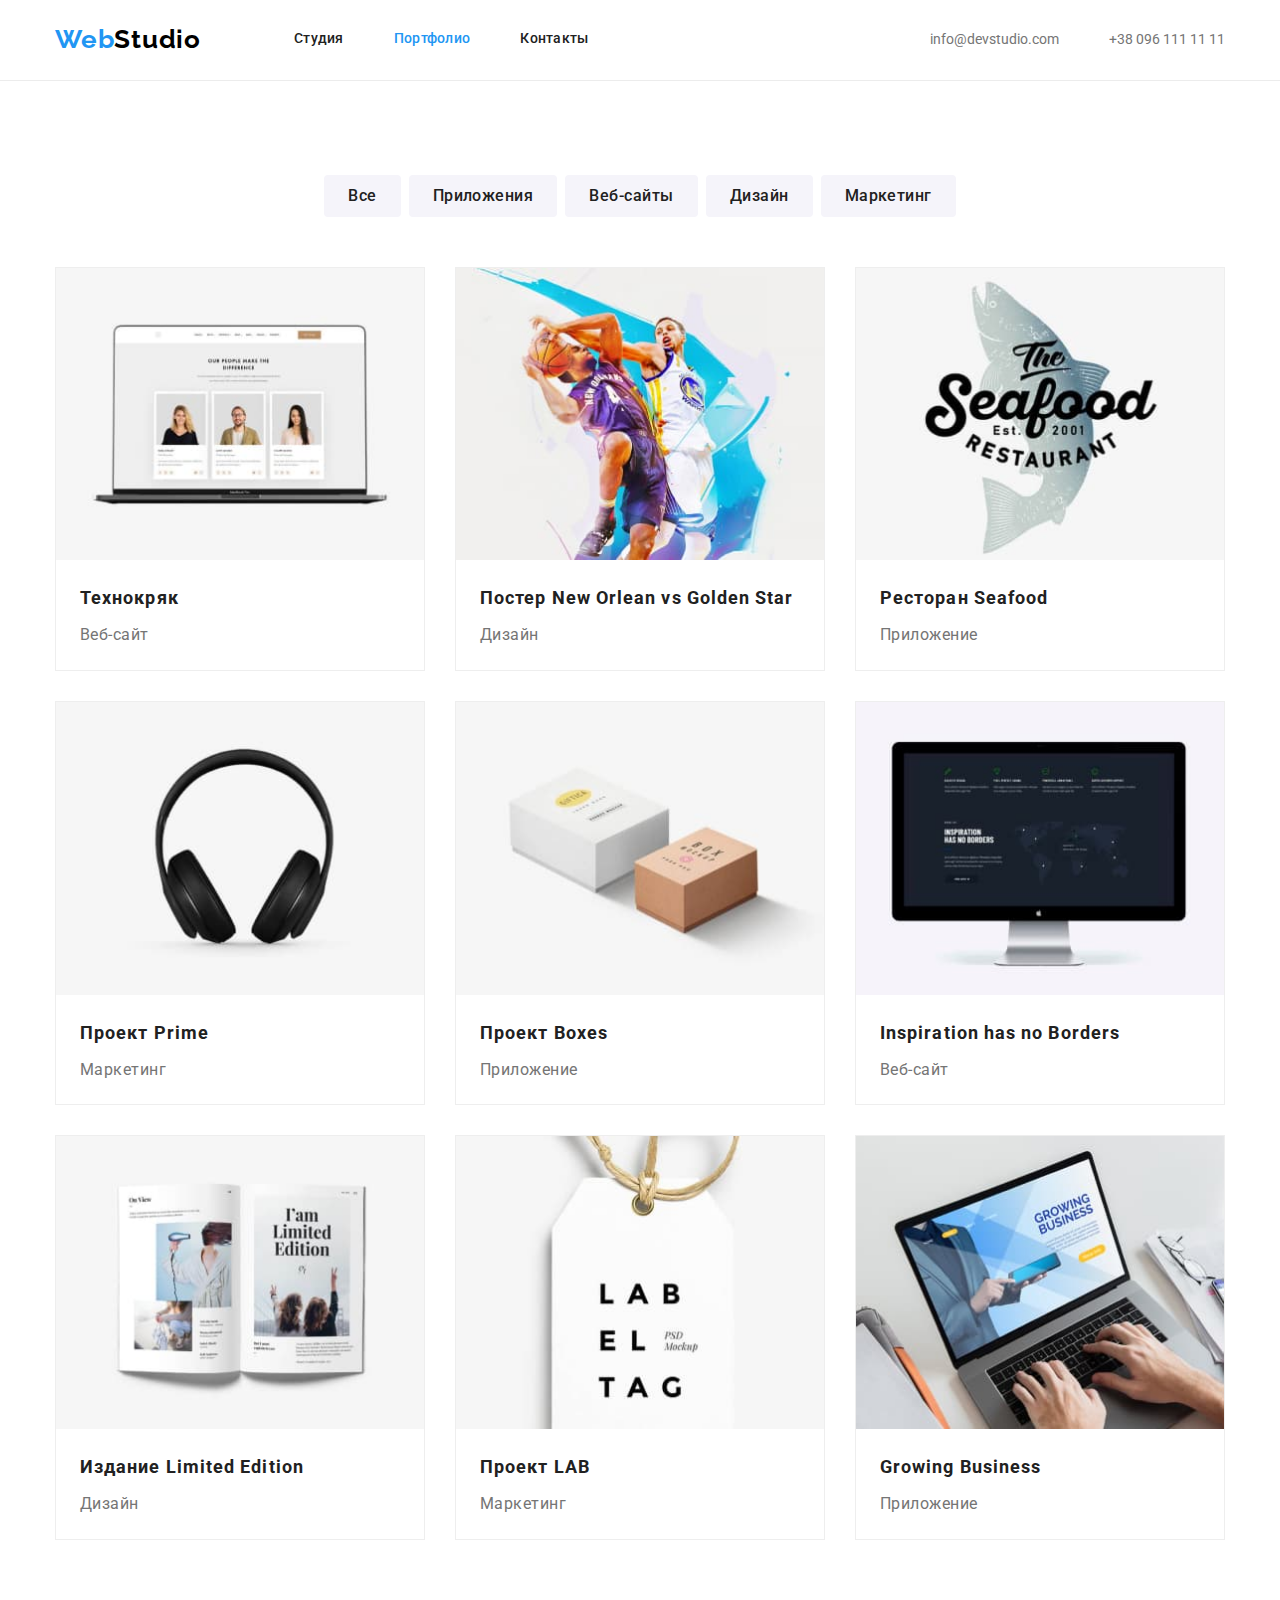
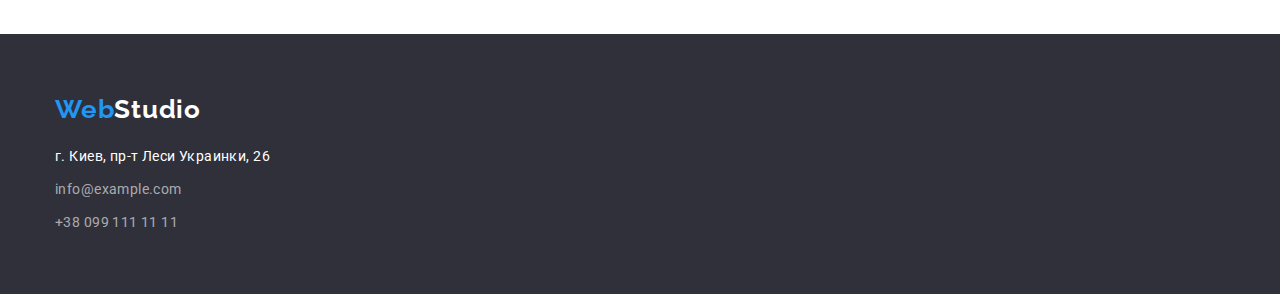
==== commit 6e76cb0c: "mentor mistakes" ====
--- a/pages/portfolio.html
+++ b/pages/portfolio.html
@@ -43,13 +43,15 @@
         <!-- Контакты header -->
 
         <ul class="contacts list">
-          <li>
-            <a href="mailto:info@devstudio.com" class="link mail"
+          <li class="menu-item">
+            <a href="mailto:info@devstudio.com" class="link contacts-header"
               >info@devstudio.com</a
             >
           </li>
-          <li>
-            <a href="tel:+380961111111" class="link">+38 096 111 11 11</a>
+          <li class="menu-item">
+            <a href="tel:+380961111111" class="link contacts-header"
+              >+38 096 111 11 11</a
+            >
           </li>
         </ul>
       </div>
@@ -76,8 +78,7 @@
               <button type="button" class="filter-btn">Маркетинг</button>
             </li>
           </ul>
-        </div>
-        <div class="container">
+
           <ul class="card-set list">
             <li class="card-item">
               <img src="../images/img33.jpg" alt="Веб-сайт" width: 370px
--- a/css/style.css
+++ b/css/style.css
@@ -127,13 +127,12 @@
   justify-content: space-between;
   display: flex;
 }
-.page-header .mail {
-  margin-right: 50px;
-}
 
 .contacts {
   display: flex;
   align-items: center;
+}
+.contacts-header {
   color: var(--alt-text-clr);
 }
 
@@ -223,12 +222,12 @@
 .card-set {
   display: flex;
   flex-wrap: wrap;
-  margin-right: -30px;
+  margin-left: -30px;
   margin-top: -30px;
 }
 .item {
   flex-basis: calc((100% - 3 * 30px) / 3);
-  margin-right: 30px;
+  margin-left: 30px;
   margin-top: 30px;
 }
 
@@ -319,7 +318,7 @@
 
 .card-item {
   flex-basis: calc((100% - 3 * 30px) / 3);
-  margin-right: 30px;
+  margin-left: 30px;
   margin-top: 30px;
   background: var(--white-text);
   border: 1px solid #eeeeee;
